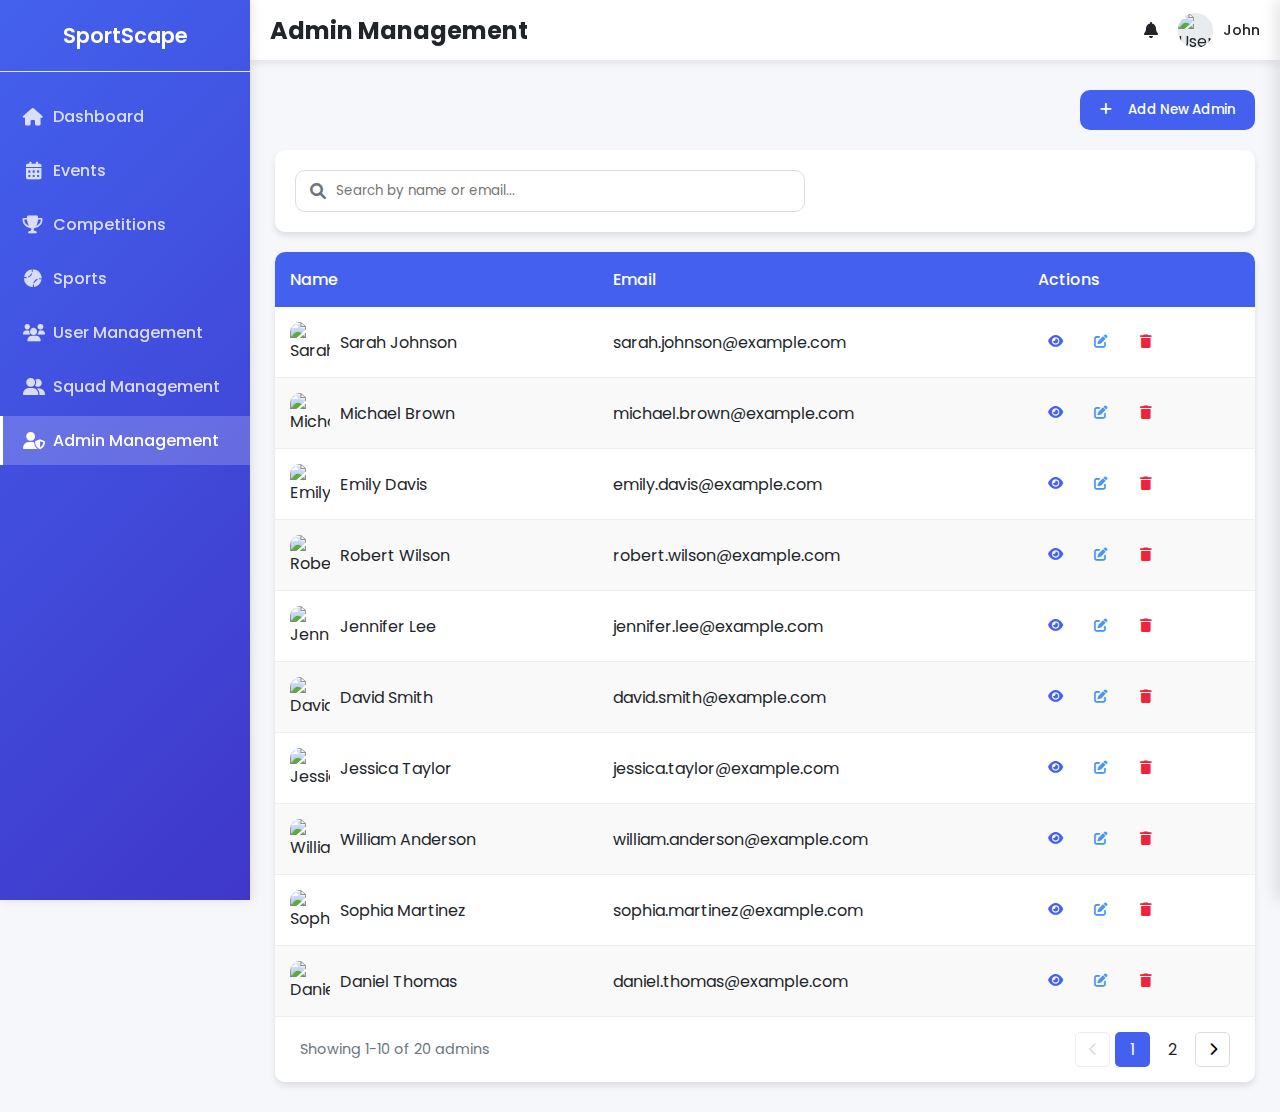
==== adminManagement.html @ 6a6b2e54 "init commit" ====
<!DOCTYPE html>
<html lang="en">
  <head>
    <meta charset="UTF-8" />
    <meta name="viewport" content="width=device-width, initial-scale=1.0" />
    <title>Admin Management</title>
    <link
      href="https://fonts.googleapis.com/css2?family=Poppins:wght@300;400;500;600;700&display=swap"
      rel="stylesheet"
    />
    <link
      rel="stylesheet"
      href="https://cdnjs.cloudflare.com/ajax/libs/font-awesome/6.0.0-beta3/css/all.min.css"
    />
    <link rel="stylesheet" href="global.css" />
    <style>
      /* Layout */
      .app-container {
        display: flex;
        min-height: 100vh;
      }

      .menu-item {
        padding: 12px 20px;
        display: flex;
        align-items: center;
        color: var(--gray-color);
        cursor: pointer;
        transition: var(--transition);
        text-decoration: none;
      }

      .menu-item i {
        margin-right: 10px;
        font-size: 18px;
      }

      .menu-item:hover {
        background-color: rgba(67, 97, 238, 0.1);
        color: var(--primary-color);
      }

      .menu-item.active {
        background-color: rgba(67, 97, 238, 0.1);
        color: var(--primary-color);
        border-left: 3px solid var(--primary-color);
      }

      /* Main Content */
      .main-content {
        flex: 1;
        margin-left: var(--sidebar-width);
        transition: var(--transition);
        width: calc(100vw - var(--sidebar-width));
      }

      /* Content Area */

      .page-title {
        font-size: 24px;
        font-weight: 600;
        color: var(--dark-color);
      }

      .btn {
        padding: 10px 20px;
        border-radius: var(--border-radius);
        border: none;
        cursor: pointer;
        font-weight: 500;
        transition: var(--transition);
        display: inline-flex;
        align-items: center;
        justify-content: center;
      }

      .btn i {
        margin-right: 8px;
      }

      .btn-primary {
        font-family: "Poppins", sans-serif;
        background-color: var(--primary-color);
        color: white;
      }

      .btn-primary:hover {
        background-color: var(--secondary-color);
        transform: translateY(-2px);
      }

      /* Filters and Search */
      .filters-container {
        background-color: white;
        border-radius: var(--border-radius);
        padding: 20px;
        margin-bottom: 20px;
        box-shadow: var(--box-shadow);
      }

      .filters-row {
        display: flex;
        flex-wrap: wrap;
        gap: 15px;
      }

      .search-box {
        flex: 1;
        min-width: 250px;
        position: relative;
      }

      .search-box input {
        width: 100%;
        padding: 10px 15px 10px 40px;
        border: 1px solid #ddd;
        border-radius: var(--border-radius);
        font-family: "Poppins", sans-serif;
        transition: var(--transition);
      }

      .search-box input:focus {
        border-color: var(--primary-color);
        outline: none;
        box-shadow: 0 0 0 3px rgba(67, 97, 238, 0.2);
      }

      .search-box i {
        position: absolute;
        left: 15px;
        top: 50%;
        transform: translateY(-50%);
        color: var(--gray-color);
      }

      .filter-dropdown {
        min-width: 200px;
      }

      .filter-dropdown select {
        width: 100%;
        padding: 10px 15px;
        border: 1px solid #ddd;
        border-radius: var(--border-radius);
        font-family: "Poppins", sans-serif;
        appearance: none;
        background-image: url("data:image/svg+xml;charset=UTF-8,%3csvg xmlns='http://www.w3.org/2000/svg' viewBox='0 0 24 24' fill='none' stroke='currentColor' stroke-width='2' stroke-linecap='round' stroke-linejoin='round'%3e%3cpolyline points='6 9 12 15 18 9'%3e%3c/polyline%3e%3c/svg%3e");
        background-repeat: no-repeat;
        background-position: right 10px center;
        background-size: 1em;
        transition: var(--transition);
      }

      .filter-dropdown select:focus {
        border-color: var(--primary-color);
        outline: none;
        box-shadow: 0 0 0 3px rgba(67, 97, 238, 0.2);
      }

      /* Admin Table */
      .admin-table-container {
        background-color: white;
        border-radius: var(--border-radius);
        overflow: hidden;
        box-shadow: var(--box-shadow);
      }

      .table-responsive {
        overflow-x: auto;
      }

      .admin-table {
        width: 100%;
        border-collapse: collapse;
      }

      .admin-table thead {
        background-color: var(--primary-color);
        color: white;
      }

      .admin-table th {
        padding: 15px;
        text-align: left;
        font-weight: 500;
      }

      .admin-table td {
        padding: 15px;
        border-bottom: 1px solid #eee;
      }

      .admin-table tbody tr:last-child td {
        border-bottom: none;
      }

      .admin-table tbody tr:nth-child(even) {
        background-color: #f9f9f9;
      }

      .admin-table tbody tr:hover {
        background-color: rgba(67, 97, 238, 0.05);
      }

      .admin-avatar {
        width: 40px;
        height: 40px;
        border-radius: var(--border-radius);
        object-fit: cover;
        margin-right: 10px;
      }

      .admin-name {
        display: flex;
        align-items: center;
      }

      .admin-status {
        display: inline-block;
        padding: 5px 10px;
        border-radius: 20px;
        font-size: 12px;
        font-weight: 500;
      }

      .status-active {
        background-color: rgba(76, 201, 240, 0.1);
        color: var(--success-color);
      }

      .status-inactive {
        background-color: rgba(247, 37, 133, 0.1);
        color: var(--danger-color);
      }

      .action-buttons {
        display: flex;
        gap: 10px;
      }

      .action-btn {
        width: 35px;
        height: 35px;
        border-radius: 50%;
        display: flex;
        align-items: center;
        justify-content: center;
        cursor: pointer;
        transition: var(--transition);
        border: none;
        background-color: transparent;
      }

      .action-btn.view {
        color: var(--primary-color);
      }

      .action-btn.edit {
        color: var(--accent-color);
      }

      .action-btn.delete {
        color: var(--danger-color);
      }

      .action-btn:hover {
        background-color: rgba(0, 0, 0, 0.05);
        transform: translateY(-2px);
      }

      /* Table Footer */
      .table-footer {
        display: flex;
        justify-content: space-between;
        align-items: center;
        padding: 15px 25px;
        border-top: 1px solid #eee;
        background-color: white;
      }

      .pagination-info {
        color: var(--gray-color);
        font-size: 0.9rem;
      }

      .pagination-controls {
        display: flex;
        align-items: center;
        gap: 5px;
      }

      .pagination-btn {
        width: 35px;
        height: 35px;
        display: flex;
        align-items: center;
        justify-content: center;
        background-color: white;
        border: 1px solid #ddd;
        border-radius: 5px;
        cursor: pointer;
        transition: all 0.3s;
      }

      .pagination-btn:hover:not(:disabled) {
        background-color: var(--primary-light);
        color: var(--primary-color);
        border-color: var(--primary-light);
      }

      .pagination-btn:disabled {
        opacity: 0.5;
        cursor: not-allowed;
      }

      .page-numbers {
        display: flex;
        gap: 5px;
      }

      .page-number {
        width: 35px;
        height: 35px;
        display: flex;
        align-items: center;
        justify-content: center;
        border-radius: 5px;
        cursor: pointer;
        transition: all 0.3s;
      }

      .page-number:hover {
        background-color: var(--primary-light);
        color: var(--primary-color);
      }

      .page-number.current-page {
        background-color: var(--primary-color);
        color: white;
      }

      /* Admin Details Panel */
      .admin-details-panel {
        position: fixed;
        top: 0;
        right: -400px;
        width: 400px;
        height: 100vh;
        background-color: white;
        box-shadow: -5px 0 15px rgba(0, 0, 0, 0.1);
        transition: var(--transition);
        z-index: 1000;
        overflow-y: auto;
        padding: 30px;
      }

      .admin-details-panel.open {
        right: 0;
      }

      .panel-header {
        display: flex;
        justify-content: space-between;
        align-items: center;
        margin-bottom: 30px;
      }

      .panel-title {
        font-size: 20px;
        font-weight: 600;
      }

      .close-panel {
        background: none;
        border: none;
        font-size: 20px;
        cursor: pointer;
        color: var(--gray-color);
        transition: var(--transition);
      }

      .close-panel:hover {
        color: var(--danger-color);
      }

      .admin-details-avatar {
        width: 100px;
        height: 100px;
        border-radius: var(--border-radius);
        object-fit: cover;
        margin: 0 auto 20px;
        display: block;
      }

      .detail-item {
        margin-bottom: 15px;
      }

      .detail-label {
        font-size: 14px;
        color: var(--gray-color);
        margin-bottom: 5px;
      }

      .detail-value {
        font-size: 16px;
        font-weight: 500;
      }

      .permissions-list {
        margin-top: 20px;
      }

      .permission-item {
        display: flex;
        align-items: center;
        margin-bottom: 10px;
      }

      .permission-item i {
        margin-right: 10px;
        color: var(--success-color);
      }

      /* Modal */
      .modal-overlay {
        position: fixed;
        top: 0;
        left: 0;
        right: 0;
        bottom: 0;
        background-color: rgba(0, 0, 0, 0.5);
        display: flex;
        align-items: center;
        justify-content: center;
        z-index: 1000;
        opacity: 0;
        visibility: hidden;
        transition: var(--transition);
      }

      .modal-overlay.active {
        opacity: 1;
        visibility: visible;
      }

      .modal {
        background-color: white;
        border-radius: var(--border-radius);
        width: 100%;
        max-width: 500px;
        box-shadow: 0 10px 30px rgba(0, 0, 0, 0.2);
        transform: translateY(-20px);
        transition: var(--transition);
      }

      .modal-overlay.active .modal {
        transform: translateY(0);
      }

      .modal-header {
        padding: 20px;
        border-bottom: 1px solid #eee;
        display: flex;
        justify-content: space-between;
        align-items: center;
      }

      .modal-title {
        font-size: 18px;
        font-weight: 600;
      }

      .modal-close {
        background: none;
        border: none;
        font-size: 20px;
        cursor: pointer;
        color: var(--gray-color);
      }

      .modal-body {
        padding: 20px;
      }

      .form-group {
        margin-bottom: 20px;
      }

      .form-group label {
        display: block;
        margin-bottom: 8px;
        font-weight: 500;
      }

      .form-control {
        width: 100%;
        padding: 10px 15px;
        border: 1px solid #ddd;
        border-radius: var(--border-radius);
        font-family: "Poppins", sans-serif;
        transition: var(--transition);
      }

      .form-control:focus {
        border-color: var(--primary-color);
        outline: none;
        box-shadow: 0 0 0 3px rgba(67, 97, 238, 0.2);
      }

      .form-control[readonly] {
        background-color: #f5f5f5;
      }

      .status-toggle {
        display: flex;
        align-items: center;
        gap: 10px;
      }

      .toggle-switch {
        position: relative;
        display: inline-block;
        width: 50px;
        height: 24px;
      }

      .toggle-switch input {
        opacity: 0;
        width: 0;
        height: 0;
      }

      .toggle-slider {
        position: absolute;
        cursor: pointer;
        top: 0;
        left: 0;
        right: 0;
        bottom: 0;
        background-color: #ccc;
        transition: 0.4s;
        border-radius: 34px;
      }

      .toggle-slider:before {
        position: absolute;
        content: "";
        height: 16px;
        width: 16px;
        left: 4px;
        bottom: 4px;
        background-color: white;
        transition: 0.4s;
        border-radius: 50%;
      }

      input:checked + .toggle-slider {
        background-color: var(--success-color);
      }

      input:checked + .toggle-slider:before {
        transform: translateX(26px);
      }

      .permissions-grid {
        display: grid;
        grid-template-columns: repeat(2, 1fr);
        gap: 10px;
        margin-top: 15px;
      }

      .permission-checkbox {
        display: flex;
        align-items: center;
      }

      .permission-checkbox input {
        margin-right: 8px;
      }

      .modal-footer {
        padding: 20px;
        border-top: 1px solid #eee;
        display: flex;
        justify-content: flex-end;
        gap: 10px;
      }

      .btn-secondary {
        background-color: var(--gray-color);
        color: white;
      }

      .btn-secondary:hover {
        background-color: #5a6268;
      }

      /* Confirmation Modal */
      .confirmation-modal .modal-body {
        text-align: center;
        padding: 30px 20px;
      }

      .confirmation-icon {
        font-size: 50px;
        color: var(--danger-color);
        margin-bottom: 20px;
      }

      .confirmation-text {
        font-size: 18px;
        margin-bottom: 20px;
      }

      /* Responsive */
      @media (max-width: 992px) {
        .sidebar {
          transform: translateX(-100%);
        }
        .sidebar.open {
          transform: translateX(0);
        }
        .main-content {
          margin-left: 0;
          width: 100vw;
        }
        .admin-details-panel {
          width: 100%;
          max-width: 100%;
        }
      }

      @media (max-width: 768px) {
        .filters-row {
          flex-direction: column;
        }
        .search-box,
        .filter-dropdown {
          min-width: 100%;
        }
        .permissions-grid {
          grid-template-columns: 1fr;
        }

        .table-footer {
          flex-direction: column;
          gap: 15px;
          align-items: flex-start;
        }

        .pagination-controls {
          width: 100%;
          justify-content: space-between;
        }
      }

      /* Animation */
      @keyframes fadeIn {
        from {
          opacity: 0;
        }
        to {
          opacity: 1;
        }
      }

      .fade-in {
        animation: fadeIn 0.3s ease-in-out;
      }
    </style>
  </head>
  <body>
    <div class="app-container">
      <!-- Sidebar -->
      <aside class="sidebar"></aside>
      <!-- Main Content -->
      <div class="main-content">
        <!-- Navbar -->
        <nav class="navbar"></nav>

        <!-- Content Wrapper -->
        <div class="content-wrapper">
          <div class="page-header">
            <button class="btn btn-primary poppins">
              <i class="fas fa-plus"></i> Add New Admin
            </button>
          </div>

          <!-- Filters -->
          <div class="filters-container">
            <div class="filters-row">
              <div class="search-box">
                <i class="fas fa-search"></i>
                <input
                  type="text"
                  id="searchInput"
                  placeholder="Search by name or email..."
                />
              </div>
              <div class="filter-dropdown">
                <!-- <select id="roleFilter">
                  <option value="">All Roles</option>
                  <option value="superadmin">Super Admin</option>
                  <option value="admin">Admin</option>
                  <option value="moderator">Moderator</option>
                </select> -->
              </div>
              <div class="filter-dropdown">
                <!-- <select id="statusFilter">
                  <option value="">All Statuses</option>
                  <option value="active">Active</option>
                  <option value="inactive">Inactive</option>
                </select> -->
              </div>
            </div>
          </div>

          <!-- Admin Table -->
          <div class="admin-table-container">
            <div class="table-responsive">
              <table class="admin-table">
                <thead>
                  <tr>
                    <th>Name</th>
                    <th>Email</th>
                    <!-- <th>Role</th> -->
                    <!-- <th>Status</th> -->
                    <th>Actions</th>
                  </tr>
                </thead>
                <tbody id="adminTableBody">
                  <!-- Admin data will be populated here by JavaScript -->
                </tbody>
              </table>
            </div>
            <div class="table-footer">
              <div class="pagination-info">
                Showing <span id="showing-from">1</span>-<span id="showing-to"
                  >5</span
                >
                of <span id="total-admins">5</span> admins
              </div>
              <div class="pagination-controls">
                <button class="pagination-btn" id="prev-page" disabled>
                  <i class="fas fa-chevron-left"></i>
                </button>
                <span class="page-numbers" id="page-numbers">
                  <span class="page-number current-page">1</span>
                </span>
                <button class="pagination-btn" id="next-page">
                  <i class="fas fa-chevron-right"></i>
                </button>
              </div>
            </div>
          </div>
        </div>
      </div>

      <!-- Admin Details Panel -->
      <div class="admin-details-panel" id="adminDetailsPanel">
        <div class="panel-header">
          <h3 class="panel-title">Admin Details</h3>
          <button class="close-panel" id="closeDetailsPanel">
            <i class="fas fa-times"></i>
          </button>
        </div>
        <img
          src="https://randomuser.me/api/portraits/women/44.jpg"
          alt="Admin"
          class="admin-details-avatar"
          id="detailAvatar"
        />
        <div class="detail-item">
          <div class="detail-label">Full Name</div>
          <div class="detail-value" id="detailName">Sarah Johnson</div>
        </div>
        <div class="detail-item">
          <div class="detail-label">Email</div>
          <div class="detail-value" id="detailEmail">
            sarah.johnson@example.com
          </div>
        </div>
        <!-- <div class="detail-item">
          <div class="detail-label">Role</div>
          <div class="detail-value" id="detailRole">Super Admin</div>
        </div> -->
        <!-- <div class="detail-item">
          <div class="detail-label">Status</div>
          <div class="detail-value">
            <span class="admin-status status-active" id="detailStatus"
              >Active</span
            >
          </div>
        </div> -->
        <!-- <div class="permissions-list"> -->
        <!-- <h4>Assigned Permissions</h4>
          <div id="detailPermissions"> -->
        <!-- Permissions will be populated here -->
        <!-- </div> -->
        <!-- </div> -->
      </div>

      <!-- Edit Admin Modal -->
      <div class="modal-overlay" id="editModal">
        <div class="modal">
          <div class="modal-header">
            <h3 class="modal-title">Edit Admin</h3>
            <button class="modal-close" id="closeEditModal">
              <i class="fas fa-times"></i>
            </button>
          </div>
          <div class="modal-body">
            <div class="form-group">
              <label for="editName">Full Name</label>
              <input
                type="text"
                id="editName"
                class="form-control"
                placeholder="Enter full name"
              />
            </div>
            <div class="form-group">
              <label for="editEmail">Email</label>
              <input
                type="email"
                id="editEmail"
                class="form-control"
                placeholder="Enter email"
                readonly
              />
            </div>
            <div class="form-group">
              <!-- <label for="editRole">Role</label> -->
              <!-- <select id="editRole" class="form-control">
                <option value="superadmin">Super Admin</option>
                <option value="admin">Admin</option>
                <option value="moderator">Moderator</option>
              </select> -->
            </div>
            <!-- <div class="form-group">
              <label>Status</label>
              <div class="status-toggle">
                <span>Inactive</span>
                <label class="toggle-switch">
                  <input type="checkbox" id="editStatus" />
                  <span class="toggle-slider"></span>
                </label>
                <span>Active</span>
              </div>
            </div> -->
            <div class="form-group">
              <!-- <label>Permissions</label>
              <div class="permissions-grid" id="editPermissions"> -->
              <!-- Permissions checkboxes will be populated here -->
              <!-- </div> -->
            </div>
          </div>
          <div class="modal-footer">
            <button class="btn btn-secondary" id="cancelEdit">Cancel</button>
            <button class="btn btn-primary" id="saveAdmin">Save Changes</button>
          </div>
        </div>
      </div>

      <!-- Delete Confirmation Modal -->
      <div class="modal-overlay" id="deleteModal">
        <div class="modal confirmation-modal">
          <div class="modal-header">
            <h3 class="modal-title">Confirm Deletion</h3>
            <button class="modal-close" id="closeDeleteModal">
              <i class="fas fa-times"></i>
            </button>
          </div>
          <div class="modal-body">
            <div class="confirmation-icon">
              <i class="fas fa-exclamation-circle"></i>
            </div>
            <div class="confirmation-text">
              Are you sure you want to delete this admin? This action cannot be
              undone.
            </div>
          </div>
          <div class="modal-footer">
            <button class="btn btn-secondary" id="cancelDelete">Cancel</button>
            <button
              class="btn btn-primary"
              id="confirmDelete"
              style="background-color: var(--danger-color)"
            >
              Delete
            </button>
          </div>
        </div>
      </div>
    </div>
    <!-- Add Admin Modal -->
    <div class="modal-overlay" id="addModal">
      <div class="modal">
        <div class="modal-header">
          <h3 class="modal-title">Add New Admin</h3>
          <button class="modal-close" id="closeAddModal">
            <i class="fas fa-times"></i>
          </button>
        </div>
        <div class="modal-body">
          <div class="form-group">
            <label for="addName">Full Name</label>
            <input
              type="text"
              id="addName"
              class="form-control"
              placeholder="Enter full name"
            />
          </div>
          <div class="form-group">
            <label for="addEmail">Email</label>
            <input
              type="email"
              id="addEmail"
              class="form-control"
              placeholder="Enter email"
            />
          </div>
        </div>
        <div class="modal-footer">
          <button class="btn btn-secondary" id="cancelAdd">Cancel</button>
          <button class="btn btn-primary" id="saveNewAdmin">Save Admin</button>
        </div>
      </div>
    </div>
  </body>
  <script type="module">
    import Sidebar from "./sidebar.js";
    import Navbar from "./navbar.js";

    document.addEventListener("DOMContentLoaded", function () {
      const sidebar = document.querySelector(".sidebar");
      const navbar = document.querySelector(".navbar");
      sidebar.innerHTML = Sidebar("AdminManagement");
      navbar.innerHTML = Navbar("Admin Management");
      // Sample admin data
      const adminData = [
        {
          id: 1,
          name: "Sarah Johnson",
          email: "sarah.johnson@example.com",
          avatar: "https://randomuser.me/api/portraits/women/44.jpg",
          // role: "superadmin",
          status: "active",
          permissions: [
            "User Management",
            "Content Management",
            "Settings",
            "Analytics",
            "Reports",
          ],
        },
        {
          id: 2,
          name: "Michael Brown",
          email: "michael.brown@example.com",
          avatar: "https://randomuser.me/api/portraits/men/32.jpg",
          // role: "admin",
          status: "active",
          permissions: ["User Management", "Content Management", "Reports"],
        },
        {
          id: 3,
          name: "Emily Davis",
          email: "emily.davis@example.com",
          avatar: "https://randomuser.me/api/portraits/women/68.jpg",
          // role: "moderator",
          status: "inactive",
          permissions: ["Content Management", "Reports"],
        },
        {
          id: 4,
          name: "Robert Wilson",
          email: "robert.wilson@example.com",
          avatar: "https://randomuser.me/api/portraits/men/75.jpg",
          // role: "admin",
          status: "active",
          permissions: ["User Management", "Settings", "Analytics"],
        },
        {
          id: 5,
          name: "Jennifer Lee",
          email: "jennifer.lee@example.com",
          avatar: "https://randomuser.me/api/portraits/women/90.jpg",
          // role: "moderator",
          status: "active",
          permissions: ["Content Management", "Analytics"],
        },
        {
          id: 6,
          name: "David Smith",
          email: "david.smith@example.com",
          avatar: "https://randomuser.me/api/portraits/men/22.jpg",
          // role: "admin",
          status: "active",
          permissions: ["User Management", "Reports"],
        },
        {
          id: 7,
          name: "Jessica Taylor",
          email: "jessica.taylor@example.com",
          avatar: "https://randomuser.me/api/portraits/women/33.jpg",
          // role: "moderator",
          status: "inactive",
          permissions: ["Content Management"],
        },
        {
          id: 8,
          name: "William Anderson",
          email: "william.anderson@example.com",
          avatar: "https://randomuser.me/api/portraits/men/44.jpg",
          // role: "admin",
          status: "active",
          permissions: ["User Management", "Settings"],
        },
        {
          id: 9,
          name: "Sophia Martinez",
          email: "sophia.martinez@example.com",
          avatar: "https://randomuser.me/api/portraits/women/55.jpg",
          // role: "moderator",
          status: "active",
          permissions: ["Content Management", "Reports"],
        },
        {
          id: 10,
          name: "Daniel Thomas",
          email: "daniel.thomas@example.com",
          avatar: "https://randomuser.me/api/portraits/men/61.jpg",
          // role: "admin",
          status: "inactive",
          permissions: ["User Management", "Analytics"],
        },
        {
          id: 11,
          name: "Olivia White",
          email: "olivia.white@example.com",
          avatar: "https://randomuser.me/api/portraits/women/74.jpg",
          // role: "superadmin",
          status: "active",
          permissions: [
            "User Management",
            "Content Management",
            "Settings",
            "Analytics",
            "Reports",
          ],
        },
        {
          id: 12,
          name: "James Harris",
          email: "james.harris@example.com",
          avatar: "https://randomuser.me/api/portraits/men/18.jpg",
          // role: "admin",
          status: "active",
          permissions: ["User Management", "Settings"],
        },
        {
          id: 13,
          name: "Isabella Clark",
          email: "isabella.clark@example.com",
          avatar: "https://randomuser.me/api/portraits/women/99.jpg",
          // role: "moderator",
          status: "inactive",
          permissions: ["Content Management", "Reports"],
        },
        {
          id: 14,
          name: "Benjamin Hall",
          email: "benjamin.hall@example.com",
          avatar: "https://randomuser.me/api/portraits/men/47.jpg",
          // role: "admin",
          status: "active",
          permissions: ["User Management", "Analytics"],
        },
        {
          id: 15,
          name: "Charlotte Young",
          email: "charlotte.young@example.com",
          avatar: "https://randomuser.me/api/portraits/women/20.jpg",
          // role: "moderator",
          status: "active",
          permissions: ["Content Management"],
        },
        {
          id: 16,
          name: "Ethan Wright",
          email: "ethan.wright@example.com",
          avatar: "https://randomuser.me/api/portraits/men/35.jpg",
          // role: "admin",
          status: "active",
          permissions: ["User Management", "Reports"],
        },
        {
          id: 17,
          name: "Mia King",
          email: "mia.king@example.com",
          avatar: "https://randomuser.me/api/portraits/women/40.jpg",
          // role: "superadmin",
          status: "active",
          permissions: [
            "User Management",
            "Content Management",
            "Settings",
            "Analytics",
            "Reports",
          ],
        },
        {
          id: 18,
          name: "Alexander Scott",
          email: "alexander.scott@example.com",
          avatar: "https://randomuser.me/api/portraits/men/50.jpg",
          // role: "admin",
          status: "inactive",
          permissions: ["User Management", "Settings"],
        },
        {
          id: 19,
          name: "Ava Nelson",
          email: "ava.nelson@example.com",
          avatar: "https://randomuser.me/api/portraits/women/72.jpg",
          // role: "moderator",
          status: "active",
          permissions: ["Content Management", "Analytics"],
        },
        {
          id: 20,
          name: "Logan Carter",
          email: "logan.carter@example.com",
          avatar: "https://randomuser.me/api/portraits/men/63.jpg",
          // role: "admin",
          status: "active",
          permissions: ["User Management", "Analytics"],
        },
      ];

      // All available permissions
      const allPermissions = [
        "User Management",
        "Content Management",
        "Settings",
        "Analytics",
        "Reports",
        "Billing",
        "Notifications",
        "API Access",
      ];

      // DOM elements
      const adminTableBody = document.getElementById("adminTableBody");
      const searchInput = document.getElementById("searchInput");
      const roleFilter = document.getElementById("roleFilter");
      const statusFilter = document.getElementById("statusFilter");
      const adminDetailsPanel = document.getElementById("adminDetailsPanel");
      const closeDetailsPanel = document.getElementById("closeDetailsPanel");
      const editModal = document.getElementById("editModal");
      const closeEditModal = document.getElementById("closeEditModal");
      const cancelEdit = document.getElementById("cancelEdit");
      const deleteModal = document.getElementById("deleteModal");
      const closeDeleteModal = document.getElementById("closeDeleteModal");
      const cancelDelete = document.getElementById("cancelDelete");
      const confirmDelete = document.getElementById("confirmDelete");
      const menuToggle = document.querySelector(".menu-toggle");
      const addNewAdminBtn = document.querySelector(".btn.btn-primary.poppins");
      const addModal = document.getElementById("addModal");
      const closeAddModal = document.getElementById("closeAddModal");
      const cancelAdd = document.getElementById("cancelAdd");
      const saveNewAdminBtn = document.getElementById("saveNewAdmin");

      // Pagination elements
      const prevPageBtn = document.getElementById("prev-page");
      const nextPageBtn = document.getElementById("next-page");
      const pageNumbers = document.getElementById("page-numbers");
      const showingFrom = document.getElementById("showing-from");
      const showingTo = document.getElementById("showing-to");
      const totalAdmins = document.getElementById("total-admins");

      // Variables to track current admin being viewed/edited/deleted
      let currentAdminId = null;

      // Pagination state
      let currentPage = 1;
      const adminsPerPage = 10;
      let filteredAdmins = [...adminData];

      // Initialize the admin table
      function renderAdminTable() {
        adminTableBody.innerHTML = "";

        const paginatedAdmins = getPaginatedAdmins();

        if (paginatedAdmins.length === 0) {
          adminTableBody.innerHTML = `
                <tr>
                    <td colspan="5" style="text-align: center;">No admins found</td>
                </tr>
            `;
          return;
        }

        paginatedAdmins.forEach((admin) => {
          const row = document.createElement("tr");
          row.innerHTML = `
                <td>
                    <div class="admin-name">
                        <img src="${admin.avatar}" alt="${admin.name}" class="admin-avatar">
                        ${admin.name}
                    </div>
                </td>
                <td>${admin.email}</td>
                <td>
                    <div class="action-buttons">
                        <button class="action-btn view" data-id="${admin.id}" aria-label="View details">
                            <i class="fas fa-eye"></i>
                        </button>
                        <button class="action-btn edit" data-id="${admin.id}" aria-label="Edit admin">
                            <i class="fas fa-edit"></i>
                        </button>
                        <button class="action-btn delete" data-id="${admin.id}" aria-label="Delete admin">
                            <i class="fas fa-trash"></i>
                        </button>
                    </div>
                </td>
            `;
          adminTableBody.appendChild(row);
        });

        // Add event listeners to action buttons
        document.querySelectorAll(".action-btn.view").forEach((btn) => {
          btn.addEventListener("click", function () {
            const adminId = parseInt(this.getAttribute("data-id"));
            showAdminDetails(adminId);
          });
        });

        document.querySelectorAll(".action-btn.edit").forEach((btn) => {
          btn.addEventListener("click", function () {
            const adminId = parseInt(this.getAttribute("data-id"));
            openEditModal(adminId);
          });
        });

        document.querySelectorAll(".action-btn.delete").forEach((btn) => {
          btn.addEventListener("click", function () {
            const adminId = parseInt(this.getAttribute("data-id"));
            openDeleteModal(adminId);
          });
        });
      }

      addNewAdminBtn.addEventListener("click", openAddModal);
      closeAddModal.addEventListener("click", function () {
        addModal.classList.remove("active");
      });
      cancelAdd.addEventListener("click", function () {
        addModal.classList.remove("active");
      });
      saveNewAdminBtn.addEventListener("click", saveNewAdmin);

      // Also add the addModal to the click outside handler
      window.addEventListener("click", function (event) {
        if (event.target === addModal) {
          addModal.classList.remove("active");
        }
      });

      // And add the addModal to the escape key handler
      document.addEventListener("keydown", function (event) {
        if (event.key === "Escape" && addModal.classList.contains("active")) {
          addModal.classList.remove("active");
        }
      });

      // Get paginated admins for current page
      function getPaginatedAdmins() {
        const startIndex = (currentPage - 1) * adminsPerPage;
        const endIndex = startIndex + adminsPerPage;
        return filteredAdmins.slice(startIndex, endIndex);
      }

      // Update pagination controls
      function updatePagination() {
        const totalPages = Math.ceil(filteredAdmins.length / adminsPerPage);

        // Update showing X-Y of Z admins
        const from = (currentPage - 1) * adminsPerPage + 1;
        const to = Math.min(currentPage * adminsPerPage, filteredAdmins.length);
        showingFrom.textContent = from;
        showingTo.textContent = to;
        totalAdmins.textContent = filteredAdmins.length;

        // Update pagination buttons
        prevPageBtn.disabled = currentPage === 1;
        nextPageBtn.disabled = currentPage === totalPages || totalPages === 0;

        // Update page numbers
        pageNumbers.innerHTML = "";

        if (totalPages <= 5) {
          // Show all pages
          for (let i = 1; i <= totalPages; i++) {
            const page = document.createElement("span");
            page.className = `page-number ${
              i === currentPage ? "current-page" : ""
            }`;
            page.textContent = i;
            page.addEventListener("click", () => goToPage(i));
            pageNumbers.appendChild(page);
          }
        } else {
          // Show limited pages with ellipsis
          if (currentPage <= 3) {
            // Show first 3 pages, ellipsis, last page
            for (let i = 1; i <= 3; i++) {
              const page = document.createElement("span");
              page.className = `page-number ${
                i === currentPage ? "current-page" : ""
              }`;
              page.textContent = i;
              page.addEventListener("click", () => goToPage(i));
              pageNumbers.appendChild(page);
            }

            const ellipsis = document.createElement("span");
            ellipsis.textContent = "...";
            pageNumbers.appendChild(ellipsis);

            const lastPage = document.createElement("span");
            lastPage.className = "page-number";
            lastPage.textContent = totalPages;
            lastPage.addEventListener("click", () => goToPage(totalPages));
            pageNumbers.appendChild(lastPage);
          } else if (currentPage >= totalPages - 2) {
            // Show first page, ellipsis, last 3 pages
            const firstPage = document.createElement("span");
            firstPage.className = "page-number";
            firstPage.textContent = 1;
            firstPage.addEventListener("click", () => goToPage(1));
            pageNumbers.appendChild(firstPage);

            const ellipsis = document.createElement("span");
            ellipsis.textContent = "...";
            pageNumbers.appendChild(ellipsis);

            for (let i = totalPages - 2; i <= totalPages; i++) {
              const page = document.createElement("span");
              page.className = `page-number ${
                i === currentPage ? "current-page" : ""
              }`;
              page.textContent = i;
              page.addEventListener("click", () => goToPage(i));
              pageNumbers.appendChild(page);
            }
          } else {
            // Show first page, ellipsis, current-1, current, current+1, ellipsis, last page
            const firstPage = document.createElement("span");
            firstPage.className = "page-number";
            firstPage.textContent = 1;
            firstPage.addEventListener("click", () => goToPage(1));
            pageNumbers.appendChild(firstPage);

            const ellipsis1 = document.createElement("span");
            ellipsis1.textContent = "...";
            pageNumbers.appendChild(ellipsis1);

            for (let i = currentPage - 1; i <= currentPage + 1; i++) {
              const page = document.createElement("span");
              page.className = `page-number ${
                i === currentPage ? "current-page" : ""
              }`;
              page.textContent = i;
              page.addEventListener("click", () => goToPage(i));
              pageNumbers.appendChild(page);
            }

            const ellipsis2 = document.createElement("span");
            ellipsis2.textContent = "...";
            pageNumbers.appendChild(ellipsis2);

            const lastPage = document.createElement("span");
            lastPage.className = "page-number";
            lastPage.textContent = totalPages;
            lastPage.addEventListener("click", () => goToPage(totalPages));
            pageNumbers.appendChild(lastPage);
          }
        }
      }

      // Navigate to specific page
      function goToPage(page) {
        if (page < 1 || page > Math.ceil(filteredAdmins.length / adminsPerPage))
          return;
        currentPage = page;
        renderAdminTable();
        updatePagination();
        window.scrollTo({ top: 0, behavior: "smooth" });
      }

      function openAddModal() {
        // Clear form
        document.getElementById("addName").value = "";
        document.getElementById("addEmail").value = "";

        // Open the modal
        addModal.classList.add("active");
      }

      // Add this function to handle saving a new admin
      function saveNewAdmin() {
        const name = document.getElementById("addName").value.trim();
        const email = document.getElementById("addEmail").value.trim();

        // Basic validation
        if (!name || !email) {
          alert("Please fill in all required fields");
          return;
        }

        // Create new admin ID (simple increment for demo)
        const newId =
          adminData.length > 0
            ? Math.max(...adminData.map((a) => a.id)) + 1
            : 1;

        // Generate random avatar (for demo purposes)
        const randomGender = Math.random() > 0.5 ? "men" : "women";
        const randomId = Math.floor(Math.random() * 100);

        // Add new admin to data
        adminData.push({
          id: newId,
          name,
          email,
          avatar: `https://randomuser.me/api/portraits/${randomGender}/${randomId}.jpg`,
        });

        // Re-render table and close modal
        filterAdmins();
        addModal.classList.remove("active");
      }

      // Go to previous page
      function goToPrevPage() {
        goToPage(currentPage - 1);
      }

      // Go to next page
      function goToNextPage() {
        goToPage(currentPage + 1);
      }

      // Toggle sidebar on mobile
      function toggleSidebar() {
        sidebar.classList.toggle("active");
      }

      // Format role for display
      function formatRole(role) {
        return role.charAt(0).toUpperCase() + role.slice(1);
      }

      // Format status for display
      function formatStatus(status) {
        return status.charAt(0).toUpperCase() + status.slice(1);
      }

      // Show admin details in the side panel
      function showAdminDetails(adminId) {
        const admin = adminData.find((a) => a.id === adminId);
        if (!admin) return;

        currentAdminId = adminId;

        // Populate details
        document.getElementById("detailAvatar").src = admin.avatar;
        document.getElementById("detailName").textContent = admin.name;
        document.getElementById("detailEmail").textContent = admin.email;
        // document.getElementById("detailRole").textContent = formatRole(
        //   admin.role
        // );

        // const statusElement = document.getElementById("detailStatus");
        // statusElement.textContent = formatStatus(admin.status);
        // statusElement.className = `admin-status ${
        //   admin.status === "active" ? "status-active" : "status-inactive"
        // }`;

        // Populate permissions
        //   const permissionsContainer =
        //     document.getElementById("detailPermissions");
        //   permissionsContainer.innerHTML = "";

        // admin.permissions.forEach((permission) => {
        //   const permissionItem = document.createElement("div");
        //   permissionItem.className = "permission-item";
        //   permissionItem.innerHTML = `
        //                 <i class="fas fa-check-circle"></i>
        //                 <span>${permission}</span>
        //             `;
        //   // permissionsContainer.appendChild(permissionItem);
        // });

        // Open the panel
        adminDetailsPanel.classList.add("open");
      }

      // Open edit modal with admin data
      function openEditModal(adminId) {
        const admin = adminData.find((a) => a.id === adminId);
        if (!admin) return;

        currentAdminId = adminId;

        // Populate form
        document.getElementById("editName").value = admin.name;
        document.getElementById("editEmail").value = admin.email;
        //   document.getElementById("editRole").value = admin.role;
        //   document.getElementById("editStatus").checked =
        //     admin.status === "active";

        // Populate permissions checkboxes
        //   const permissionsContainer =
        //     document.getElementById("editPermissions");
        //   permissionsContainer.innerHTML = "";

        allPermissions.forEach((permission) => {
          const checkboxDiv = document.createElement("div");
          checkboxDiv.className = "permission-checkbox";

          const checkboxId = `perm-${permission
            .toLowerCase()
            .replace(/\s+/g, "-")}`;
          const isChecked = admin.permissions.includes(permission);

          checkboxDiv.innerHTML = `
                        <input type="checkbox" id="${checkboxId}" value="${permission}" ${
            isChecked ? "checked" : ""
          }>
                        <label for="${checkboxId}">${permission}</label>
                    `;
          // permissionsContainer.appendChild(checkboxDiv);
        });

        // Open the modal
        editModal.classList.add("active");
      }

      // Open delete confirmation modal
      function openDeleteModal(adminId) {
        currentAdminId = adminId;
        deleteModal.classList.add("active");
      }

      // Filter admins based on search and filters
      function filterAdmins() {
        const searchTerm = searchInput.value.toLowerCase();
        const roleFilterValue = roleFilter ? roleFilter.value : "";
        const statusFilterValue = statusFilter ? statusFilter.value : "";

        filteredAdmins = adminData.filter((admin) => {
          const matchesSearch =
            admin.name.toLowerCase().includes(searchTerm) ||
            admin.email.toLowerCase().includes(searchTerm);
          const matchesRole =
            !roleFilterValue || admin.role === roleFilterValue;
          const matchesStatus =
            !statusFilterValue || admin.status === statusFilterValue;

          return matchesSearch && matchesRole && matchesStatus;
        });

        // Reset to first page when filters change
        currentPage = 1;
        renderAdminTable();
        updatePagination();
      }

      // Save edited admin data
      function saveAdmin() {
        const adminIndex = adminData.findIndex((a) => a.id === currentAdminId);
        if (adminIndex === -1) return;

        // Get form values
        const name = document.getElementById("editName").value;
        const role = document.getElementById("editRole")
          ? document.getElementById("editRole").value
          : "admin";
        const status = document.getElementById("editStatus")
          ? document.getElementById("editStatus").checked
            ? "active"
            : "inactive"
          : "active";

        // Get selected permissions
        const permissionCheckboxes = document.querySelectorAll(
          '#editPermissions input[type="checkbox"]:checked'
        );
        const permissions = Array.from(permissionCheckboxes).map(
          (cb) => cb.value
        );

        // Update admin data
        adminData[adminIndex] = {
          ...adminData[adminIndex],
          name,
          role,
          status,
          permissions,
        };

        // Re-render table and close modal
        filterAdmins();
        editModal.classList.remove("active");
      }

      // Delete admin
      function deleteAdmin() {
        const adminIndex = adminData.findIndex((a) => a.id === currentAdminId);
        if (adminIndex === -1) return;

        // Remove admin from data
        adminData.splice(adminIndex, 1);

        // Re-render table and close modal
        filterAdmins();
        deleteModal.classList.remove("active");

        // Also close details panel if open
        adminDetailsPanel.classList.remove("open");
      }

      // Event listeners
      if (searchInput) searchInput.addEventListener("input", filterAdmins);
      if (roleFilter) roleFilter.addEventListener("change", filterAdmins);
      if (statusFilter) statusFilter.addEventListener("change", filterAdmins);

      closeDetailsPanel.addEventListener("click", function () {
        adminDetailsPanel.classList.remove("open");
      });

      closeEditModal.addEventListener("click", function () {
        editModal.classList.remove("active");
      });

      cancelEdit.addEventListener("click", function () {
        editModal.classList.remove("active");
      });

      closeDeleteModal.addEventListener("click", function () {
        deleteModal.classList.remove("active");
      });

      cancelDelete.addEventListener("click", function () {
        deleteModal.classList.remove("active");
      });

      confirmDelete.addEventListener("click", deleteAdmin);

      document.getElementById("saveAdmin").addEventListener("click", saveAdmin);

      // Pagination controls
      prevPageBtn.addEventListener("click", goToPrevPage);
      nextPageBtn.addEventListener("click", goToNextPage);

      menuToggle.addEventListener("click", toggleSidebar);

      // Close modals when clicking outside
      window.addEventListener("click", function (event) {
        if (event.target === editModal) {
          editModal.classList.remove("active");
        }
        if (event.target === deleteModal) {
          deleteModal.classList.remove("active");
        }
      });

      // Keyboard accessibility
      document.addEventListener("keydown", function (event) {
        if (event.key === "Escape") {
          editModal.classList.remove("active");
          deleteModal.classList.remove("active");
          adminDetailsPanel.classList.remove("open");
        }
      });

      // Initial render
      filterAdmins();
    });
  </script>
</html>
---- global.css ----
:root {
  --primary-color: #4361ee;
  --secondary-color: #3f37c9;
  --accent-color: #4895ef;
  --light-color: #f8f9fa;
  --dark-color: #212529;
  --success-color: #4cc9f0;
  --warning-color: #f72585;
  --danger-color: #ef233c;
  --gray-color: #6c757d;
  --light-gray: #e9ecef;
  --sidebar-width: 250px;
  --navbar-height: 60px;
  --transition: all 0.3s ease;
  --info-color: #560bad;
  --card-border-radius: 16px;
  --glass-blur: 8px;
  --glass-opacity: 0.2;
  --text-primary: #2d3748;
  --text-secondary: #4a5568;
  --bg-primary: #f7fafc;
  --bg-secondary: #edf2f7;
  --border-radius: 10px;
  --box-shadow: 0 4px 6px rgba(0, 0, 0, 0.1);
}

* {
  margin: 0;
  padding: 0;
  box-sizing: border-box;
}

body {
  font-family: "Poppins", sans-serif !important;
  background-color: #f5f7fa;
  color: var(--dark-color);
  overflow-x: hidden;
}

.poppins {
  font-family: "Poppins", sans-serif !important;
}

.dark-mode {
  --text-primary: #f7fafc;
  --text-secondary: #e2e8f0;
  --bg-primary: #1a202c;
  --bg-secondary: #2d3748;
}

.container {
  display: flex;
  min-height: 100vh;
}

/* Sidebar Styles */
.sidebar {
  width: var(--sidebar-width);
  background: linear-gradient(
    135deg,
    var(--primary-color),
    var(--secondary-color)
  );
  color: white;
  padding: 20px 0;
  transition: var(--transition);
  position: fixed;
  height: 100vh;
  z-index: 100;
  box-shadow: 2px 0 10px rgba(0, 0, 0, 0.1);
}

.sidebar-header {
  padding: 0 20px 20px;
  border-bottom: 1px solid rgba(255, 255, 255, 0.1);
  margin-bottom: 20px;
  border-bottom: 1px solid var(--light-gray);
}

.sidebar-header h3 {
  font-weight: 600;
  font-size: 1.3rem;
  display: flex;
  align-items: center;
  justify-content: center;
  gap: 10px;
}

.sidebar-header h3 i {
  font-size: 1.5rem;
}

.sidebar-menu {
  list-style: none;
}

.sidebar-menu li {
  margin-bottom: 5px;
}

.sidebar-menu a,
.normal {
  display: flex;
  align-items: center;
  padding: 12px 20px;
  color: rgba(255, 255, 255, 0.8);
  text-decoration: none;
  font-weight: 500;
  transition: var(--transition);
  border-left: 3px solid transparent;
}

.sidebar-menu a.active {
  display: flex;
  align-items: center;
  padding: 12px 20px;
  text-decoration: none;
  font-weight: 500;
  transition: var(--transition);
  background-color: rgba(255, 255, 255, 0.2);
  color: white;
  border-left: 3px solid white;
}
.sidebar-menu a:hover {
  background-color: rgba(255, 255, 255, 0.1);
  color: white;
  border-left: 3px solid white;
}

.sidebar-menu a i {
  margin-right: 10px;
  font-size: 1.1rem;
  width: 20px;
  text-align: center;
}

/* Navbar Styles */
.navbar {
  height: var(--navbar-height);
  background-color: white;
  box-shadow: 0 2px 10px rgba(0, 0, 0, 0.1);
  display: flex;
  justify-content: space-between;
  align-items: center;
  padding: 0 20px;
  position: sticky;
  top: 0;
  z-index: 90;
}

.navbar-left {
  display: flex;
  align-items: center;
}

.navbar-right {
  display: flex;
  align-items: center;
  gap: 20px;
}

.menu-toggle {
  font-size: 1.5rem;
  cursor: pointer;
  color: var(--gray-color);
  margin-right: 20px;
  display: none;
}

/* user profile */

.user-profile {
  display: flex;
  align-items: center;
  gap: 10px;
  cursor: pointer;
}

.user-avatar {
  width: 35px;
  height: 35px;
  border-radius: 50%;
  background-color: var(--light-gray);
  display: flex;
  align-items: center;
  justify-content: center;
  overflow: hidden;
}

.user-avatar img {
  width: 100%;
  height: 100%;
  object-fit: cover;
}

.user-name {
  font-weight: 500;
  font-size: 0.9rem;
}
.content-wrapper {
  padding: 30px 25px;
}

/* page header */
.page-header {
  display: flex;
  justify-content: flex-end;
  align-items: center;
  margin-bottom: 20px;
}

/* page header button */
.btn {
  padding: 10px 20px;
  border-radius: 5px;
  border: none;
  font-weight: 500;
  cursor: pointer;
  transition: var(--transition);
  display: inline-flex;
  align-items: center;
  gap: 8px;
  font-family: "Poppins", sans-serif !important;
}

.btn-primary {
  background-color: var(--primary-color);
  color: white;
}

.btn-primary:hover {
  background-color: var(--secondary-color);
  transform: translateY(-1px);
}

/* Custom Scrollbar */
::-webkit-scrollbar {
  width: 6px;
  height: 8px;
}

::-webkit-scrollbar-track {
  background: var(--bg-primary);
}

::-webkit-scrollbar-thumb {
  background: var(--primary-color);
  border-radius: 4px;
}

::-webkit-scrollbar-thumb:hover {
  background: var(--secondary-color);
}

.hide {
  display: none;
}
#eventListImg {
  height: 40px;
  width: 40px;
  border-radius: 10px;
  background-color: #f5f7fa;
}

/* Responsiveness */

@media (max-width: 992px) {
  .sidebar {
    transform: translateX(-100%);
  }

  .sidebar.active {
    transform: translateX(0);
    height: auto;
    width: auto;
  }

  .main-content {
    margin-left: 0;
  }

  .menu-toggle {
    display: block;
  }
}
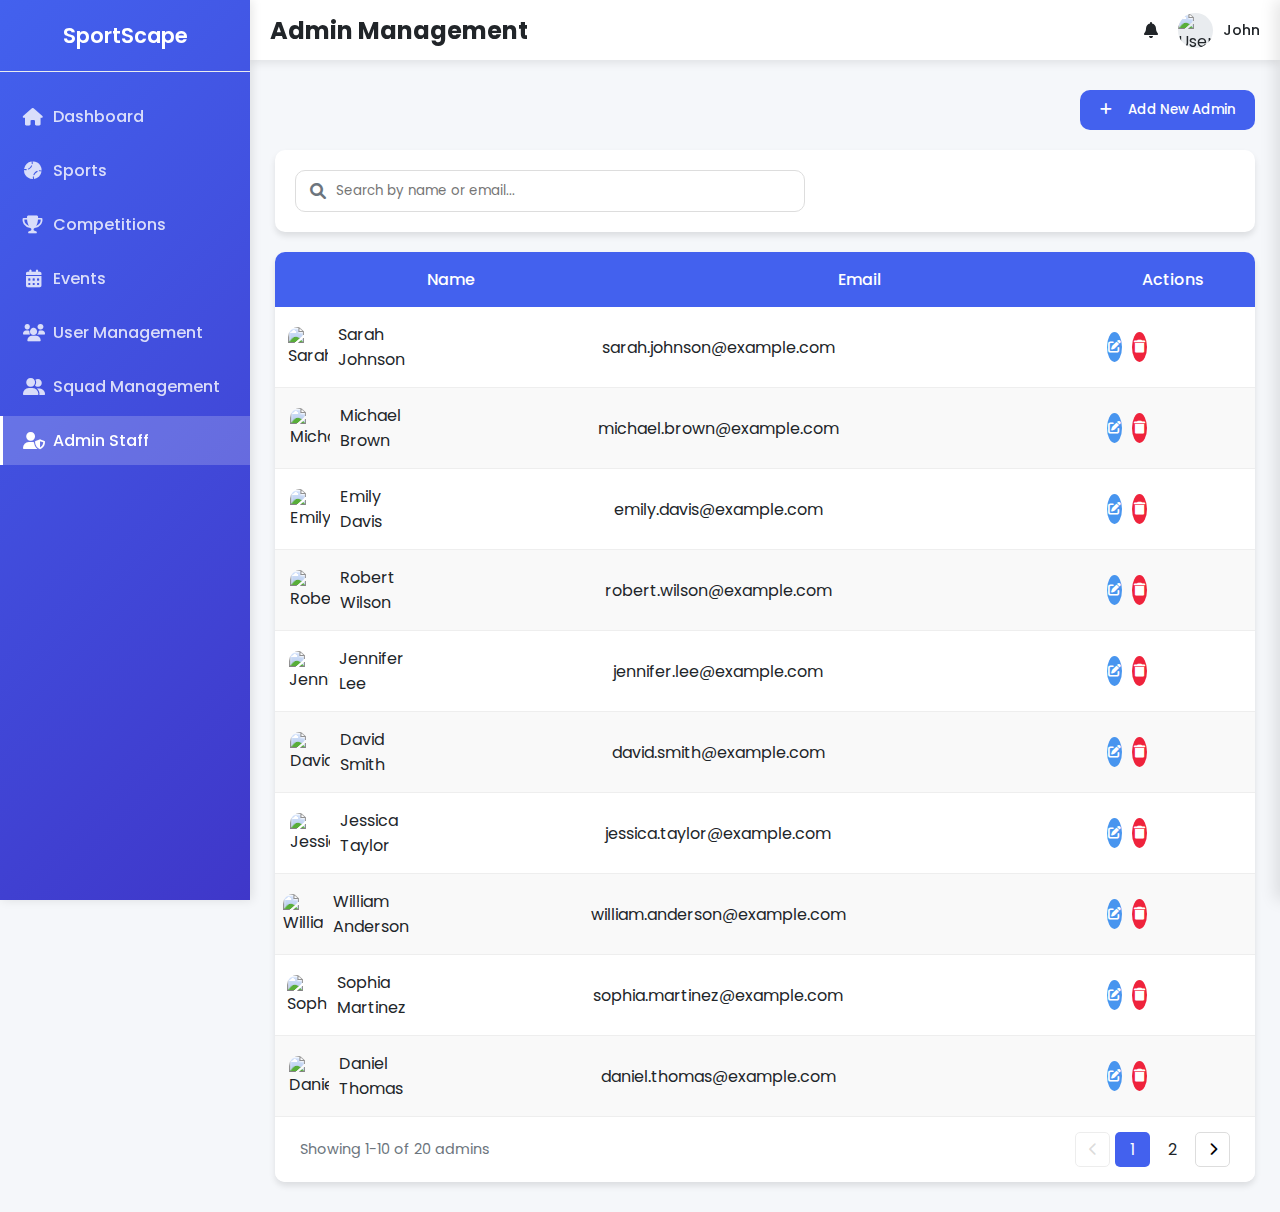
==== commit b1aba6a3: "feat: add preview for all events" ====
--- a/adminManagement.html
+++ b/adminManagement.html
@@ -181,7 +181,7 @@
 
       .admin-table th {
         padding: 15px;
-        text-align: left;
+        text-align: center;
         font-weight: 500;
       }
 
@@ -213,6 +213,20 @@
       .admin-name {
         display: flex;
         align-items: center;
+        justify-content: center;
+        width: 35%;
+      }
+      .admin-email {
+        display: flex;
+        align-items: center;
+        justify-content: center;
+        width: 35%;
+      }
+      .admin-action {
+         display: flex;
+        align-items: center;
+        justify-content: center;
+        width: 30%;
       }
 
       .admin-status {
@@ -236,36 +250,6 @@
       .action-buttons {
         display: flex;
         gap: 10px;
-      }
-
-      .action-btn {
-        width: 35px;
-        height: 35px;
-        border-radius: 50%;
-        display: flex;
-        align-items: center;
-        justify-content: center;
-        cursor: pointer;
-        transition: var(--transition);
-        border: none;
-        background-color: transparent;
-      }
-
-      .action-btn.view {
-        color: var(--primary-color);
-      }
-
-      .action-btn.edit {
-        color: var(--accent-color);
-      }
-
-      .action-btn.delete {
-        color: var(--danger-color);
-      }
-
-      .action-btn:hover {
-        background-color: rgba(0, 0, 0, 0.05);
-        transform: translateY(-2px);
       }
 
       /* Table Footer */
@@ -1213,13 +1197,16 @@
                         <img src="${admin.avatar}" alt="${admin.name}" class="admin-avatar">
                         ${admin.name}
                     </div>
-                </td>
-                <td>${admin.email}</td>
+                    </td>
+                    <td>
+                      <div class="admin-email">
+                          ${admin.email}
+                      </div>
+                  
+                  </td>
                 <td>
-                    <div class="action-buttons">
-                        <button class="action-btn view" data-id="${admin.id}" aria-label="View details">
-                            <i class="fas fa-eye"></i>
-                        </button>
+                    <div class="action-buttons admin-action">
+                        
                         <button class="action-btn edit" data-id="${admin.id}" aria-label="Edit admin">
                             <i class="fas fa-edit"></i>
                         </button>
@@ -1232,13 +1219,17 @@
           adminTableBody.appendChild(row);
         });
 
+        // <button class="action-btn view" data-id="${admin.id}" aria-label="View details">
+                        //     <i class="fas fa-eye"></i>
+                        // </button>
+
         // Add event listeners to action buttons
-        document.querySelectorAll(".action-btn.view").forEach((btn) => {
-          btn.addEventListener("click", function () {
-            const adminId = parseInt(this.getAttribute("data-id"));
-            showAdminDetails(adminId);
-          });
-        });
+        // document.querySelectorAll(".action-btn.view").forEach((btn) => {
+        //   btn.addEventListener("click", function () {
+        //     const adminId = parseInt(this.getAttribute("data-id"));
+        //     showAdminDetails(adminId);
+        //   });
+        // });
 
         document.querySelectorAll(".action-btn.edit").forEach((btn) => {
           btn.addEventListener("click", function () {
--- a/global.css
+++ b/global.css
@@ -1,3 +1,5 @@
+@import url("https://fonts.googleapis.com/css2?family=Inter:wght@300;400;500;600;700&display=swap");
+
 :root {
   --primary-color: #4361ee;
   --secondary-color: #3f37c9;
@@ -9,6 +11,7 @@
   --danger-color: #ef233c;
   --gray-color: #6c757d;
   --light-gray: #e9ecef;
+  --primary-blue: #1a4699;
   --sidebar-width: 250px;
   --navbar-height: 60px;
   --transition: all 0.3s ease;
@@ -21,7 +24,10 @@
   --bg-primary: #f7fafc;
   --bg-secondary: #edf2f7;
   --border-radius: 10px;
+  --white: #ffffff;
   --box-shadow: 0 4px 6px rgba(0, 0, 0, 0.1);
+  --orange-accent: #ff6b2c;
+  --image-shadow: rgba(0, 0, 0, 0.16) 0px 1px 4px;
 }
 
 * {
@@ -199,6 +205,8 @@
 }
 .content-wrapper {
   padding: 30px 25px;
+  /* display: none; */
+  /* position: relative; */
 }
 
 /* page header */
@@ -232,6 +240,93 @@
   background-color: var(--secondary-color);
   transform: translateY(-1px);
 }
+.btn-primary:disabled {
+  background-color: #ccc;
+  border-color: #ccc;
+  cursor: not-allowed;
+}
+
+.mapping-btn:disabled {
+  background-color: #ccc;
+  border-color: #ccc;
+  cursor: not-allowed;
+  opacity: 0.6;
+}
+
+.mapping-btn:disabled:hover {
+  background-color: #ccc;
+}
+
+.action-btn {
+  width: 30px;
+  height: 30px;
+  border-radius: 50%;
+  display: flex;
+  align-items: center;
+  justify-content: center;
+  cursor: pointer;
+  transition: all 0.2s ease;
+  border: none;
+  color: white;
+  font-size: 0.8rem;
+}
+
+.action-btn.view {
+  background-color: var(--success-color);
+}
+
+.action-btn.edit {
+  background-color: var(--accent-color);
+}
+
+.action-btn.delete {
+  background-color: var(--danger-color);
+}
+
+.action-btn:hover {
+  transform: scale(1.1);
+  box-shadow: 0 2px 5px rgba(0, 0, 0, 0.1);
+}
+
+/* Tooltip */
+.tooltip {
+  position: relative;
+  display: inline-block;
+}
+
+.tooltip .tooltiptext {
+  visibility: hidden;
+  width: 70px;
+  background-color: #333;
+  color: #fff;
+  text-align: center;
+  border-radius: 6px;
+  padding: 3px;
+  position: absolute;
+  z-index: 1;
+  bottom: 125%;
+  left: 50%;
+  transform: translateX(-50%);
+  opacity: 0;
+  transition: opacity 0.3s;
+  font-size: 0.8rem;
+}
+
+.tooltip .tooltiptext::after {
+  content: "";
+  position: absolute;
+  top: 100%;
+  left: 50%;
+  margin-left: -5px;
+  border-width: 5px;
+  border-style: solid;
+  border-color: #333 transparent transparent transparent;
+}
+
+.tooltip:hover .tooltiptext {
+  visibility: visible;
+  opacity: 1;
+}
 
 /* Custom Scrollbar */
 ::-webkit-scrollbar {
@@ -283,3 +378,289 @@
     display: block;
   }
 }
+/* preview model */
+.previewModal {
+  display: none;
+  position: fixed;
+  inset: 0;
+  z-index: 200;
+  background-color: black;
+}
+.mobile-view {
+  max-width: 480px;
+  width: 100%;
+  margin: auto;
+  /* background-color: var(--white); */
+  background: linear-gradient(180deg, #082c85 0%, #0c235c 100%);
+  min-height: 100vh;
+}
+.blueBackground {
+  background-color: var(--primary-blue);
+}
+
+.showPreview {
+  width: 100vw;
+  height: 100vh;
+  overflow-y: scroll;
+  /* display: none; */
+  cursor: pointer;
+}
+/* Header Styles */
+.header {
+  background-color: var(--primary-blue);
+  color: var(--white);
+  padding: 15px 20px 0px 20px;
+  position: sticky;
+  top: 0;
+  z-index: 100;
+  max-width: 480px;
+  width: 100%;
+}
+
+.header-content {
+  display: flex;
+  justify-content: space-between;
+  align-items: center;
+  margin-bottom: 15px;
+}
+
+.greeting {
+  font-size: 1.4rem;
+  font-weight: 600;
+}
+
+.header-icons {
+  display: flex;
+  gap: 15px;
+}
+
+.icon {
+  width: 24px;
+  height: 24px;
+  cursor: pointer;
+  transition: transform 0.2s;
+}
+
+.icon:hover {
+  transform: scale(1.1);
+}
+
+/* Search and Filter Bar */
+.search-filter-container {
+  display: flex;
+  gap: 10px;
+  align-items: center;
+  width: 100%;
+  margin-bottom: 15px;
+}
+.search-bar {
+  flex: 1;
+  padding: 10px 15px;
+  border-radius: 14px;
+  border: none;
+  background: #ffffff1a;
+  display: flex;
+  align-items: center;
+}
+
+.search-bar input {
+  flex: 1;
+  border: none;
+  background: transparent;
+  padding: 0 10px;
+  font-size: 1rem;
+  outline: none;
+}
+.search-bar input::placeholder {
+  color: #fafafa;
+}
+
+.search-icon,
+.filter-icon {
+  width: 18px;
+  height: 18px;
+  opacity: 0.7;
+}
+
+.filter-btn {
+  background: #ffffff1a;
+  border: none;
+  cursor: pointer;
+  padding: 8px;
+  height: 40px;
+  width: 40px;
+  border-radius: 100%;
+}
+.filter-btn > img {
+  margin-top: 3px;
+}
+
+/* Top Navigation */
+.top-nav {
+  display: flex;
+  justify-content: space-around;
+}
+
+.nav-item {
+  display: flex;
+  flex-direction: column;
+  align-items: center;
+  color: var(--text-light);
+  text-decoration: none;
+  font-size: 0.8rem;
+  padding: 0 5px;
+  position: relative;
+}
+
+.nav-item.active {
+  color: var(--primary-blue);
+}
+
+.nav-item.active::after {
+  content: "";
+  position: absolute;
+  bottom: -11px;
+  left: 0;
+  right: 0;
+  height: 2px;
+  background-color: var(--primary-blue);
+}
+
+.nav-icon {
+  width: 20px;
+  height: 20px;
+  margin-bottom: 4px;
+}
+
+/* Preview Main Content */
+.preview-main-content {
+  padding: 20px;
+}
+
+.section-title {
+  font-size: 1.3rem;
+  margin-bottom: 15px;
+  color: var(--primary-blue);
+  font-weight: 600;
+}
+
+/* Event Cards */
+.preview-events-container {
+  display: flex;
+  flex-direction: column;
+  gap: 20px;
+}
+
+.preview-event-card {
+  width: 100%;
+  height: 335px;
+  border-radius: 16px;
+  position: relative;
+  background: linear-gradient(rgba(0, 0, 0, 0.1), rgba(0, 0, 0, 0.7));
+  background-size: cover;
+  background-position: center;
+  box-shadow: 0 4px 15px rgba(0, 0, 0, 0.2);
+  overflow: visible;
+  cursor: pointer;
+}
+.preview-event-card:hover {
+  box-shadow: 0 8px 20px rgba(0, 0, 0, 0.2);
+  transform: translateY(-1px);
+}
+
+.preview-event-badge {
+  position: absolute;
+  top: 16px;
+  left: 16px;
+  background-color: var(--orange-accent);
+  color: white;
+  padding: 4px 12px;
+  border-radius: 20px;
+  font-weight: bold;
+  font-size: 14px;
+}
+
+.preview-event-content {
+  position: absolute;
+  bottom: 16px;
+  left: 16px;
+  background-color: white;
+  padding: 16px;
+  border-radius: 16px;
+  width: calc(100% - 32px);
+  box-shadow: 0 4px 10px rgba(0, 0, 0, 0.1);
+}
+
+.preview-event-title {
+  font-size: 17px;
+  font-weight: 700;
+  color: var(--text-dark);
+  margin-bottom: 4px;
+}
+
+.preview-event-subtitle {
+  font-size: 13px;
+  color: var(--text-light);
+  margin-bottom: 2px;
+}
+
+.preview-event-info {
+  display: flex;
+  justify-content: space-between;
+  align-items: center;
+  margin-top: 8px;
+}
+
+.preview-event-date {
+  font-size: 13px;
+  color: var(--text-light);
+}
+
+.preview-event-distance {
+  font-size: 13px;
+  color: var(--text-light);
+}
+
+/* Footer Navigation */
+.footer-nav {
+  position: fixed;
+  bottom: 0;
+  /* left: 0;
+        right: 0; */
+  margin: auto;
+  background-color: var(--white);
+  display: flex;
+  justify-content: space-around;
+  padding: 12px 0;
+  box-shadow: 0 -2px 10px rgba(0, 0, 0, 0.1);
+  z-index: 100;
+  max-width: 480px;
+  width: 100%;
+  margin: 0 auto;
+  border-top-left-radius: 16px;
+  border-top-right-radius: 16px;
+}
+
+.footer-item {
+  display: flex;
+  flex-direction: column;
+  align-items: center;
+  color: var(--text-light);
+  text-decoration: none;
+  font-size: 0.75rem;
+}
+
+.footer-item.active {
+  color: var(--primary-blue);
+}
+
+.footer-icon {
+  width: 22px;
+  height: 22px;
+  margin-bottom: 4px;
+}
+
+.footer-item.active .footer-icon {
+  filter: brightness(0) saturate(100%) invert(22%) sepia(60%) saturate(1692%)
+    hue-rotate(204deg) brightness(93%) contrast(91%);
+}
